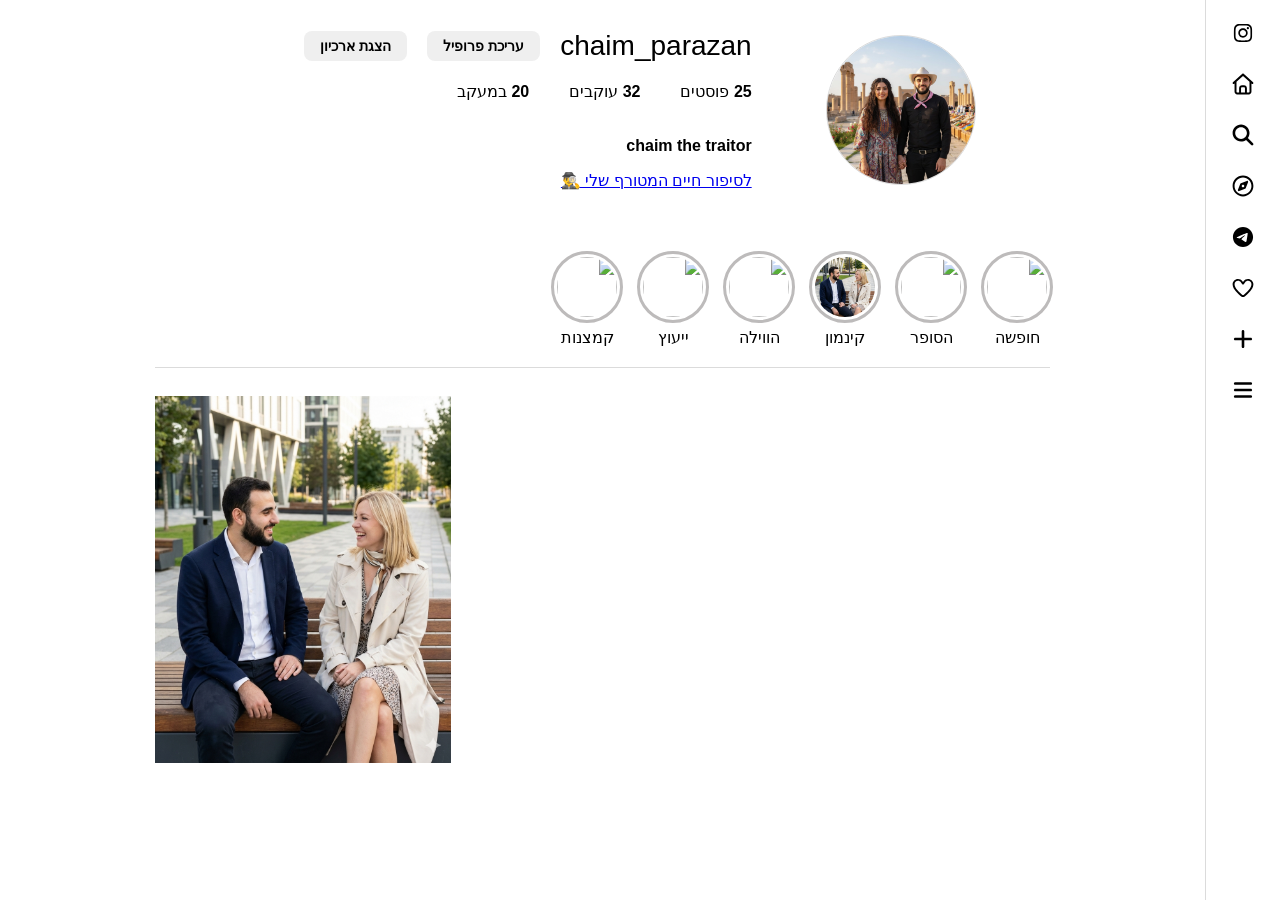
==== index.html @ c697deff "2" ====
<!DOCTYPE html>
<html lang="he" dir="rtl">
<head>
    <meta charset="UTF-8">
    <meta name="viewport" content="width=device-width, initial-scale=1.0">
    <title>Chaim Parazan | Instagram</title>
    <link rel="stylesheet" href="instegram.css">
</head>
<body>
    <div class="layout">
        <nav class="side-nav">
            <div class="nav-icons-wrapper">
                <img src="icons/instagram-brands-solid-full.svg" class="nav-icon insta-logo" alt="logo">
                <img src="icons/house-regular-full.svg" class="nav-icon" alt="home">
                <img src="icons/magnifying-glass-solid-full.svg" class="nav-icon" alt="search">
                <img src="icons/compass-regular-full.svg" class="nav-icon" alt="explore">
                <img src="icons/telegram-brands-solid-full.svg" class="nav-icon" alt="messages">
                <img src="icons/heart-regular-full.svg" class="nav-icon" alt="notifications">
                <img src="icons/plus-solid-full.svg" class="nav-icon" alt="create">
                <img src="icons/bars-solid-full.svg" class="nav-icon bars-bottom" alt="more">
            </div>
        </nav>

        <main class="main-content">
            <div class="container">
                <header class="profile-header">
                    <div class="profile-pic-section">
                        <img class="profile-main-img" src="./images/15.jpg" alt="חיים פראזן">
                    </div>
                    
                    <div class="profile-info-section">
                        <div class="user-actions">
                            <h2 class="username">chaim_parazan</h2>
                            <button class="btn-edit">עריכת פרופיל</button>
                            <button class="btn-edit">הצגת ארכיון</button>
                        </div>
                        
                        <div class="stats">
                            <span><strong>25</strong> פוסטים</span>
                            <span><strong>32</strong> עוקבים</span>
                            <span><strong>20</strong> במעקב</span>
                        </div>
                        
                        <div class="bio">
                            <p class="display-name">chaim the traitor</p>
                            <a href="https://h7.cl/1jubt" class="bio-link">לסיפור חיים המטורף שלי 🕵️‍♂️</a>
                        </div>
                    </div>
                </header>

                <div class="stories-container">
                    <div class="story-item">
                        <div class="original-story-ring"><img src="./images/9.png"></div>
                        <span>חופשה</span>
                    </div>
                    <div class="story-item">
                        <div class="original-story-ring"><img src="./images/12.png"></div>
                        <span>הסופר</span>
                    </div>
                    <div class="story-item">
                        <div class="original-story-ring"><img src="./images/11.png"></div>
                        <span>קינמון</span>
                    </div>
                    <div class="story-item">
                        <div class="original-story-ring"><img src="./images/13.png"></div>
                        <span>הווילה</span>
                    </div>
                    <div class="story-item">
                        <div class="original-story-ring"><img src="./images/10.png"></div>
                        <span>ייעוץ</span>
                    </div>
                    <div class="story-item">
                        <div class="original-story-ring"><img src="./images/16.png"></div>
                        <span>קמצנות</span>
                    </div>
                </div>

                <div class="posts-grid">
                    <img src="./images/3.png" alt="" />
                    <img src="./images/16.png" alt="" />
                    <img src="./images/5.png" alt="" />
                    <img src="./images/9.png" alt="" />
                    <img src="./images/6.png" alt="" />
                    <img src="./images/4.png" alt="" />
                    <img src="./images/10.png" alt="" />
                    <img src="./images/12.png" alt="" />
                    <img src="./images/11.png" alt="" />
                    <img src="./images/7.png" alt="" />
                    <img src="./images/13.png" alt="" />
                </div>
            </div>
        </main>
    </div>
</body>
</html>
---- instegram.css ----
* {
    box-sizing: border-box;
}

body {
    margin: 0;
    font-family: -apple-system, BlinkMacSystemFont, "Segoe UI", Roboto, Helvetica, Arial, sans-serif;
    background-color: #ffffff;
}

.layout {
    display: flex;
    flex-direction: row;
}

/* --- תפריט צדדי ואפקטים --- */
.side-nav {
    width: 75px;
    height: 100vh;
    border-left: 1px solid #dbdbdb;
    position: sticky;
    top: 0;
    padding: 20px 0;
    flex-shrink: 0;
}

.nav-icons-wrapper {
    display: flex;
    flex-direction: column;
    align-items: center;
    gap: 25px;
}

.nav-icon {
    width: 26px;
    cursor: pointer;
    transition: transform 0.2s ease-in-out; /* אפקט חמוד */
}

.nav-icon:hover {
    transform: scale(1.2); /* גדל כשעוברים עליו */
}

/* --- תוכן ראשי --- */
.main-content {
    flex-grow: 1;
    display: flex;
    justify-content: center;
}

.container {
    width: 100%;
    max-width: 935px;
    padding: 30px 20px;
}

/* --- Header פרופיל --- */
.profile-header {
    display: flex;
    margin-bottom: 44px;
    align-items: center;
}

.profile-pic-section {
    flex: 1;
    display: flex;
    justify-content: center;
}

.profile-main-img {
    width: 150px;
    height: 150px;
    border-radius: 50%;
    object-fit: cover;
    border: 1px solid #dbdbdb;
}

.profile-info-section {
    flex: 2;
    display: flex;
    flex-direction: column;
    gap: 20px;
}

.user-actions {
    display: flex;
    align-items: center;
    gap: 20px;
}

.username {
    font-size: 28px;
    font-weight: 300;
    margin: 0;
}

/* אפקט על הלחצנים המדומים */
.btn-edit {
    background: #efefef;
    border: none;
    padding: 7px 16px;
    border-radius: 8px;
    font-weight: 600;
    font-size: 14px;
    cursor: pointer;
    transition: all 0.2s ease; /* הכנה לאפקט */
}

.btn-edit:hover {
    background: #dbdbdb;
    transform: translateY(-2px); /* קופץ קצת למעלה */
    box-shadow: 0 2px 5px rgba(0,0,0,0.1); /* צל עדין */
}

.stats {
    display: flex;
    gap: 40px;
}

.display-name {
    font-weight: bold;
}

/* --- סטוריז עם הצבע המקורי ששלחת --- */
.stories-container {
    display: flex;
    gap: 20px;
    padding: 20px 0;
    border-bottom: 1px solid #dbdbdb;
    margin-bottom: 20px;
}

.story-item {
    display: flex;
    flex-direction: column;
    align-items: center;
    gap: 8px;
    transition: transform 0.2s;
}

.story-item:hover {
    transform: translateY(-3px); /* אפקט לכל הסטורי */
}

/* התיקון למסגרת ששלחת בצילום מסך */
.original-story-ring {
    width: 66px;
    height: 66px;
    border-radius: 50%;
    outline: rgb(189, 187, 187) solid 3px; /* האפור החיצוני */
    border: white solid 3px;               /* הלבן הפנימי */
    display: flex;
    align-items: center;
    justify-content: center;
    overflow: hidden;
    cursor: pointer;
}

.original-story-ring img {
    width: 100%;
    height: 100%;
    object-fit: cover;
}

/* --- גריד פוסטים (ללא פגיעה ברזולוציה) --- */
.posts-grid {
    display: grid;
    grid-template-columns: repeat(3, 1fr);
    gap: 4px;
}

.posts-grid img {
    width: 100%;
    display: block;
    cursor: pointer;
    transition: opacity 0.2s;
}

.posts-grid img:hover {
    opacity: 0.8; /* אפקט פשוט על התמונות */
}
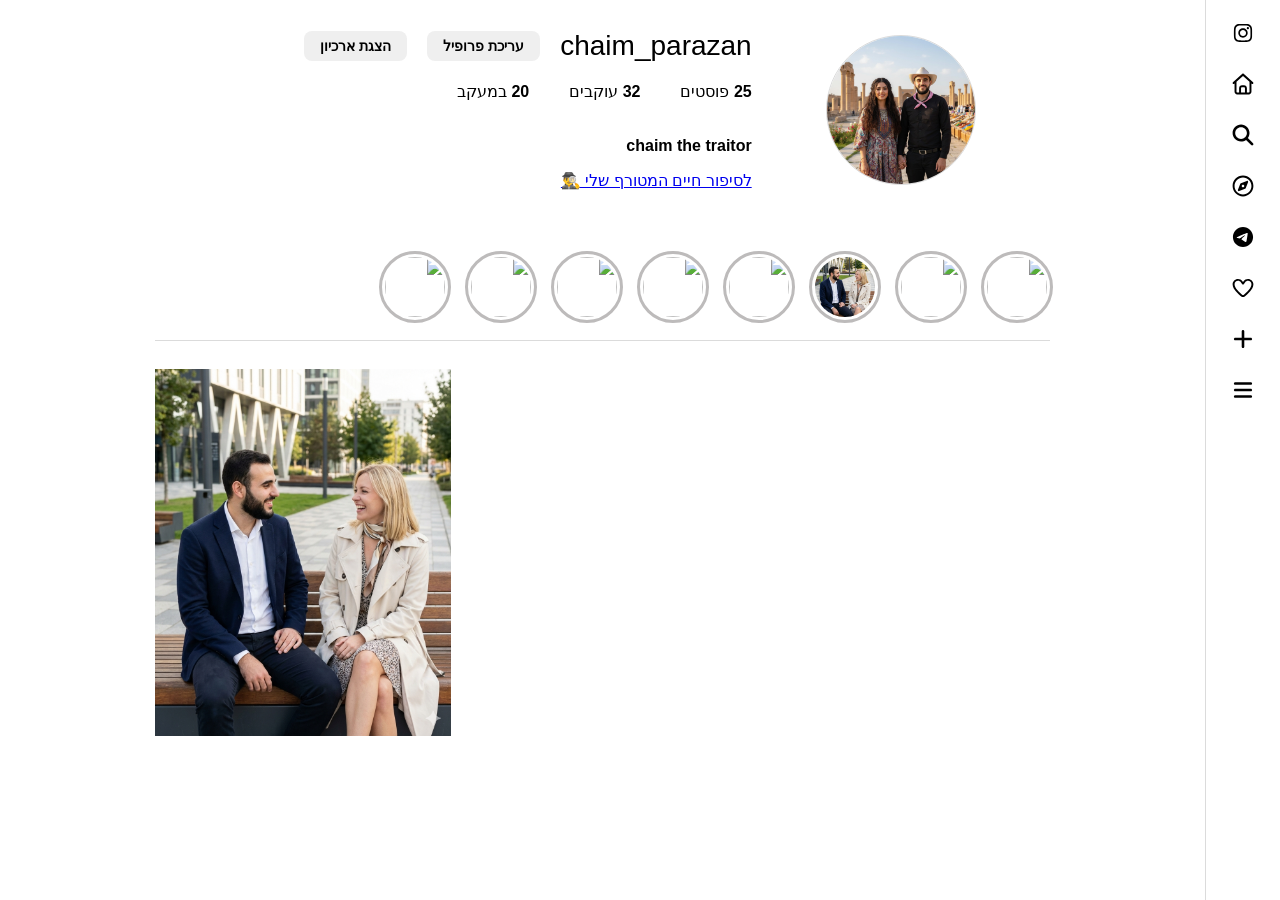
==== commit eebbd6cd: "4" ====
--- a/index.html
+++ b/index.html
@@ -4,7 +4,7 @@
     <meta charset="UTF-8">
     <meta name="viewport" content="width=device-width, initial-scale=1.0">
     <title>Chaim Parazan | Instagram</title>
-    <link rel="stylesheet" href="instegram.css">
+    <link rel="stylesheet" href="index.css">
 </head>
 <body>
     <div class="layout">
@@ -51,27 +51,35 @@
                 <div class="stories-container">
                     <div class="story-item">
                         <div class="original-story-ring"><img src="./images/9.png"></div>
-                        <span>חופשה</span>
+                        <!-- <span>חופשה</span> -->
                     </div>
                     <div class="story-item">
                         <div class="original-story-ring"><img src="./images/12.png"></div>
-                        <span>הסופר</span>
+                        <!-- <span>הסופר</span> -->
                     </div>
                     <div class="story-item">
                         <div class="original-story-ring"><img src="./images/11.png"></div>
-                        <span>קינמון</span>
+                        <!-- <span>קינמון</span> -->
                     </div>
                     <div class="story-item">
                         <div class="original-story-ring"><img src="./images/13.png"></div>
-                        <span>הווילה</span>
+                        <!-- <span>הווילה</span> -->
                     </div>
                     <div class="story-item">
                         <div class="original-story-ring"><img src="./images/10.png"></div>
-                        <span>ייעוץ</span>
+                        <!-- <span>ייעוץ</span> -->
                     </div>
                     <div class="story-item">
                         <div class="original-story-ring"><img src="./images/16.png"></div>
-                        <span>קמצנות</span>
+                        <!-- <span>קמצנות</span> -->
+                    </div>
+                    <div class="story-item">
+                        <div class="original-story-ring"><img src="./images/17.png"></div>
+                        <!-- <span>קמצנות</span> -->
+                    </div>
+                    <div class="story-item">
+                        <div class="original-story-ring"><img src="./images/21.png"></div>
+                        <!-- <span>קמצנות</span> -->
                     </div>
                 </div>
 
@@ -87,6 +95,11 @@
                     <img src="./images/11.png" alt="" />
                     <img src="./images/7.png" alt="" />
                     <img src="./images/13.png" alt="" />
+                    <img src="./images/20.png" alt="" />
+                    <img src="./images/17.png" alt="" />
+                    <img src="./images/21.png" alt="" />
+                    <img src="./images/18.png" alt="" />
+                    <img src="./images/19.png" alt="" />
                 </div>
             </div>
         </main>
--- a/index.css
+++ b/index.css
@@ -0,0 +1,181 @@
+* {
+    box-sizing: border-box;
+}
+
+body {
+    margin: 0;
+    font-family: -apple-system, BlinkMacSystemFont, "Segoe UI", Roboto, Helvetica, Arial, sans-serif;
+    background-color: #ffffff;
+}
+
+.layout {
+    display: flex;
+    flex-direction: row;
+}
+
+/* --- תפריט צדדי ואפקטים --- */
+.side-nav {
+    width: 75px;
+    height: 100vh;
+    border-left: 1px solid #dbdbdb;
+    position: sticky;
+    top: 0;
+    padding: 20px 0;
+    flex-shrink: 0;
+}
+
+.nav-icons-wrapper {
+    display: flex;
+    flex-direction: column;
+    align-items: center;
+    gap: 25px;
+}
+
+.nav-icon {
+    width: 26px;
+    cursor: pointer;
+    transition: transform 0.2s ease-in-out; /* אפקט חמוד */
+}
+
+.nav-icon:hover {
+    transform: scale(1.2); /* גדל כשעוברים עליו */
+}
+
+/* --- תוכן ראשי --- */
+.main-content {
+    flex-grow: 1;
+    display: flex;
+    justify-content: center;
+}
+
+.container {
+    width: 100%;
+    max-width: 935px;
+    padding: 30px 20px;
+}
+
+/* --- Header פרופיל --- */
+.profile-header {
+    display: flex;
+    margin-bottom: 44px;
+    align-items: center;
+}
+
+.profile-pic-section {
+    flex: 1;
+    display: flex;
+    justify-content: center;
+}
+
+.profile-main-img {
+    width: 150px;
+    height: 150px;
+    border-radius: 50%;
+    object-fit: cover;
+    border: 1px solid #dbdbdb;
+}
+
+.profile-info-section {
+    flex: 2;
+    display: flex;
+    flex-direction: column;
+    gap: 20px;
+}
+
+.user-actions {
+    display: flex;
+    align-items: center;
+    gap: 20px;
+}
+
+.username {
+    font-size: 28px;
+    font-weight: 300;
+    margin: 0;
+}
+
+/* אפקט על הלחצנים המדומים */
+.btn-edit {
+    background: #efefef;
+    border: none;
+    padding: 7px 16px;
+    border-radius: 8px;
+    font-weight: 600;
+    font-size: 14px;
+    cursor: pointer;
+    transition: all 0.2s ease; /* הכנה לאפקט */
+}
+
+.btn-edit:hover {
+    background: #dbdbdb;
+    transform: translateY(-2px); /* קופץ קצת למעלה */
+    box-shadow: 0 2px 5px rgba(0,0,0,0.1); /* צל עדין */
+}
+
+.stats {
+    display: flex;
+    gap: 40px;
+}
+
+.display-name {
+    font-weight: bold;
+}
+
+/* --- סטוריז עם הצבע המקורי ששלחת --- */
+.stories-container {
+    display: flex;
+    gap: 20px;
+    padding: 20px 0;
+    border-bottom: 1px solid #dbdbdb;
+    margin-bottom: 20px;
+}
+
+.story-item {
+    display: flex;
+    flex-direction: column;
+    align-items: center;
+    gap: 8px;
+    transition: transform 0.2s;
+}
+
+.story-item:hover {
+    transform: translateY(-3px); /* אפקט לכל הסטורי */
+}
+
+/* התיקון למסגרת ששלחת בצילום מסך */
+.original-story-ring {
+    width: 66px;
+    height: 66px;
+    border-radius: 50%;
+    outline: rgb(189, 187, 187) solid 3px; /* האפור החיצוני */
+    border: white solid 3px;               /* הלבן הפנימי */
+    display: flex;
+    align-items: center;
+    justify-content: center;
+    overflow: hidden;
+    cursor: pointer;
+}
+
+.original-story-ring img {
+    width: 100%;
+    height: 100%;
+    object-fit: cover;
+}
+
+/* --- גריד פוסטים (ללא פגיעה ברזולוציה) --- */
+.posts-grid {
+    display: grid;
+    grid-template-columns: repeat(3, 1fr);
+    gap: 4px;
+}
+
+.posts-grid img {
+    width: 100%;
+    display: block;
+    cursor: pointer;
+    transition: opacity 0.2s;
+}
+
+.posts-grid img:hover {
+    opacity: 0.8; /* אפקט פשוט על התמונות */
+}
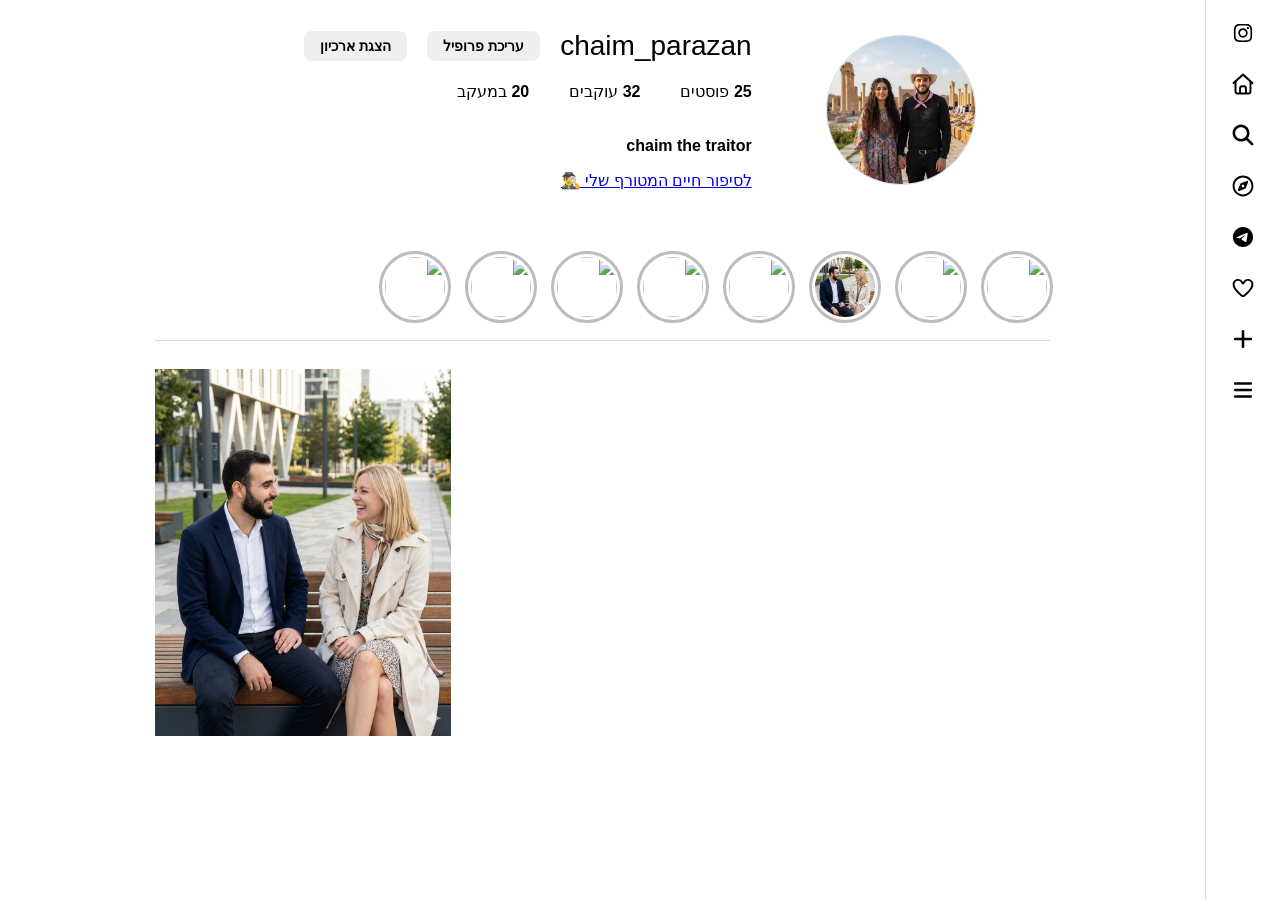
==== commit eeaff5bc: "6" ====
--- a/index.html
+++ b/index.html
@@ -43,7 +43,7 @@
                         
                         <div class="bio">
                             <p class="display-name">chaim the traitor</p>
-                            <a href="https://h7.cl/1jubt" class="bio-link">לסיפור חיים המטורף שלי 🕵️‍♂️</a>
+                            <a href="https://yishayossi.github.io/Chaim-Parazan/" class="bio-link">לסיפור חיים המטורף שלי 🕵️‍♂️</a>
                         </div>
                     </div>
                 </header>
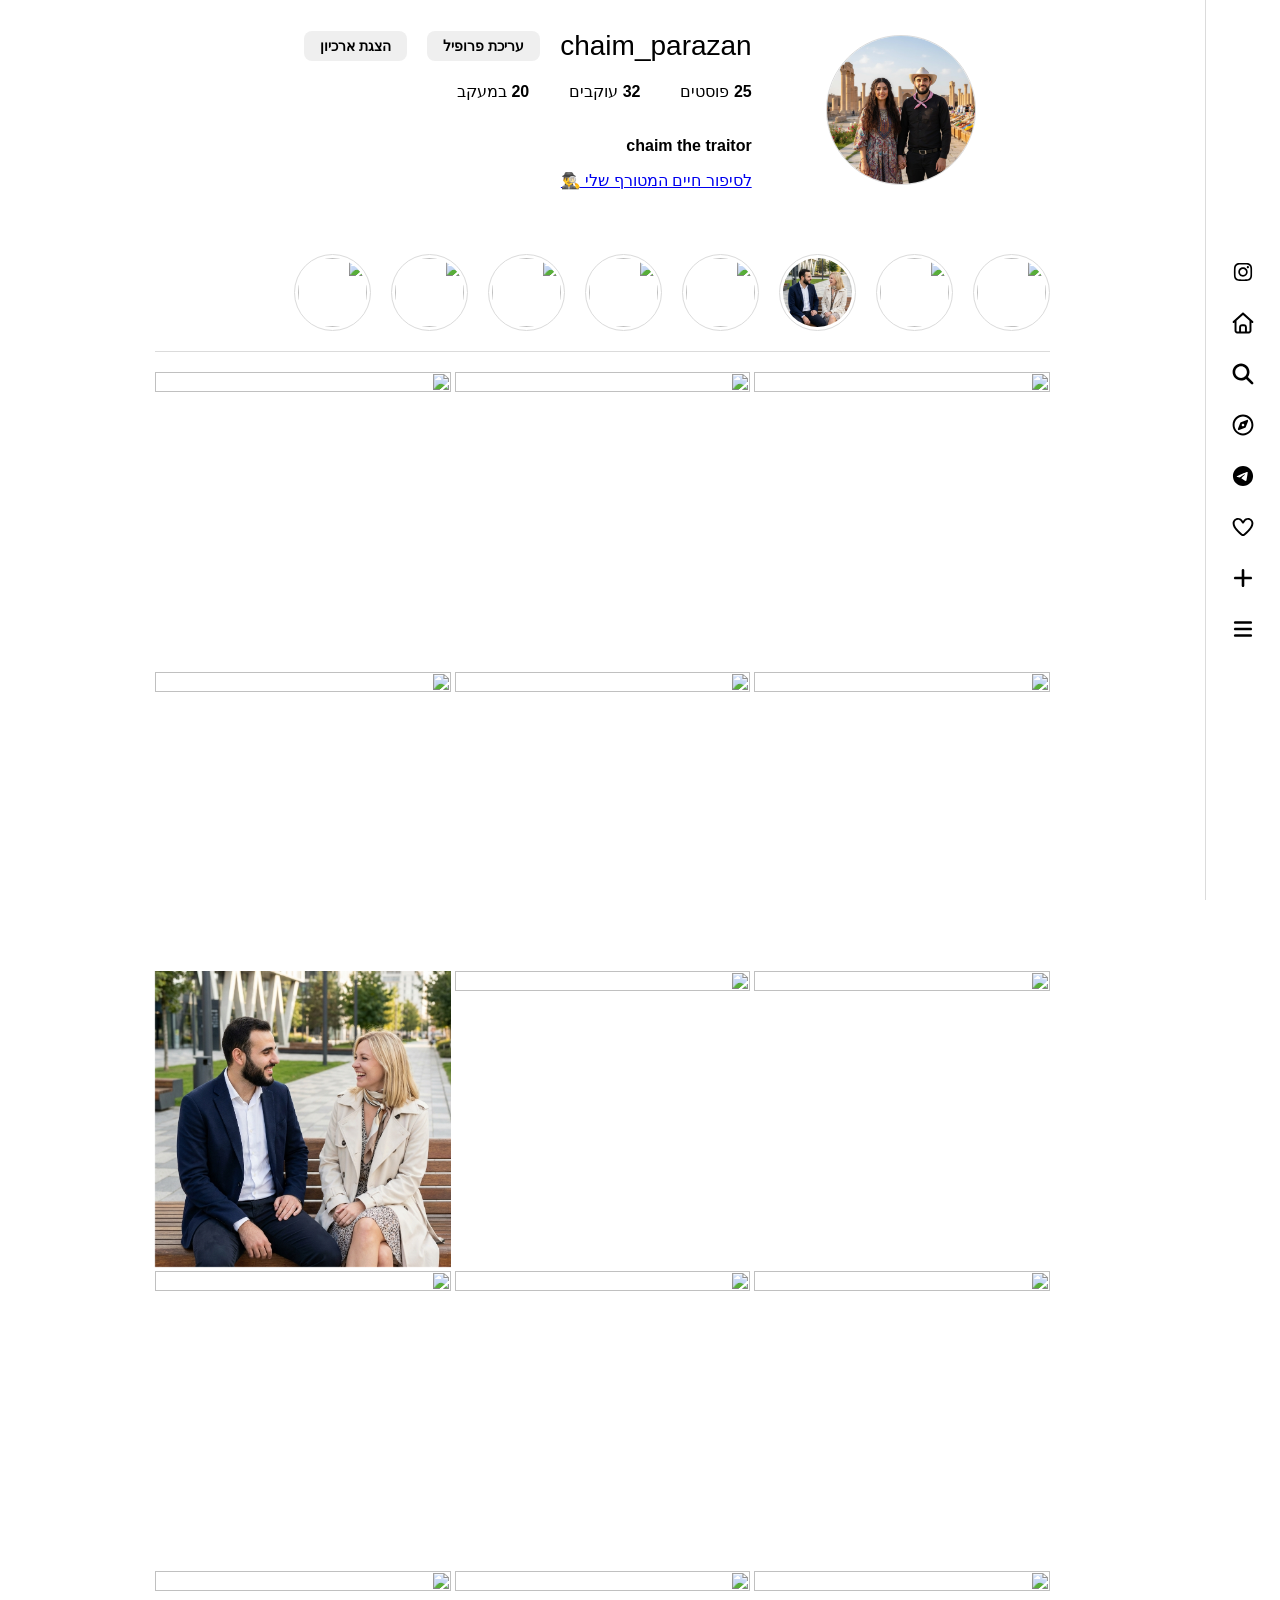
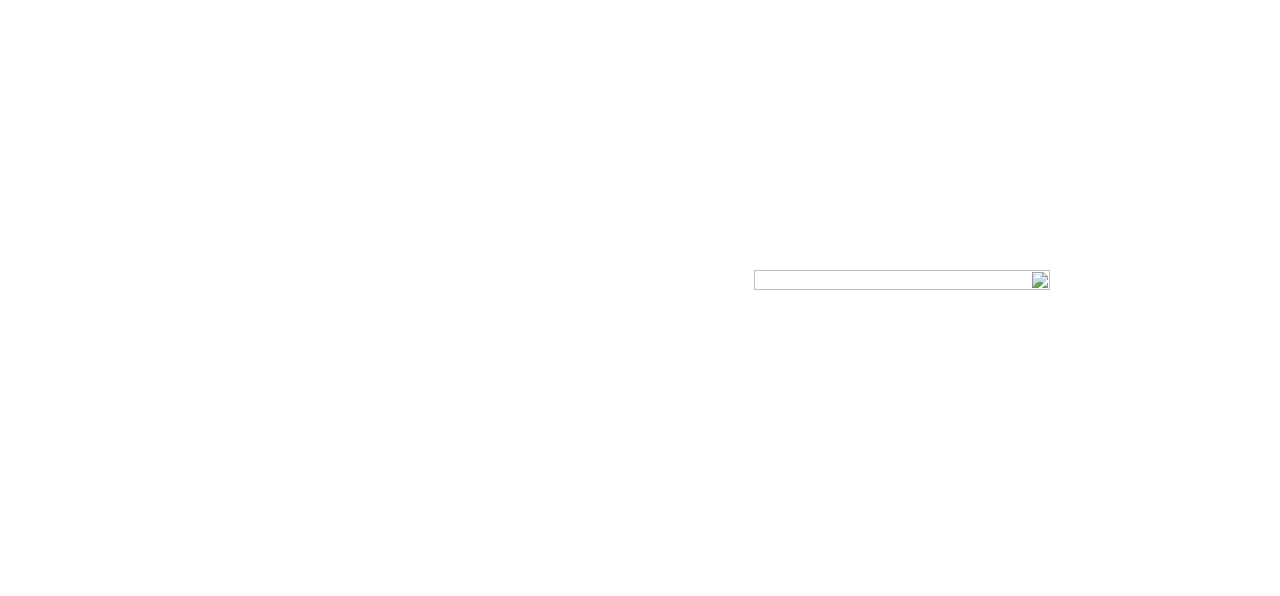
==== commit e75cb526: "7" ====
--- a/index.html
+++ b/index.html
@@ -104,5 +104,46 @@
             </div>
         </main>
     </div>
+
+<div id="image-modal" class="modal">
+    <span class="close-modal">&times;</span>
+    <img class="modal-content" id="full-image">
+</div>
+
+
+
+
+
+<script>
+    // מחכים שהדף יטען
+document.addEventListener('DOMContentLoaded', () => {
+    const modal = document.getElementById('image-modal');
+    const modalImg = document.getElementById('full-image');
+    const closeBtn = document.querySelector('.close-modal');
+    const galleryImages = document.querySelectorAll('.posts-grid img');
+
+    // לכל תמונה בגלריה, מוסיפים אירוע לחיצה
+    galleryImages.forEach(img => {
+        img.onclick = function() {
+            modal.style.display = "flex"; // מציג את החלון
+            modalImg.src = this.src;     // מעתיק את כתובת התמונה שנלחצה
+        }
+    });
+
+    // סגירת החלון בלחיצה על ה-X
+    closeBtn.onclick = function() {
+        modal.style.display = "none";
+    }
+
+    // סגירת החלון בלחיצה בכל מקום מחוץ לתמונה
+    modal.onclick = function(event) {
+        if (event.target === modal) {
+            modal.style.display = "none";
+        }
+    }
+});
+</script>
+
 </body>
+
 </html>
--- a/index.css
+++ b/index.css
@@ -1,3 +1,4 @@
+/* --- הגדרות כלליות ואיפוס --- */
 * {
     box-sizing: border-box;
 }
@@ -8,12 +9,13 @@
     background-color: #ffffff;
 }
 
+/* --- מבנה האתר (Layout) --- */
 .layout {
     display: flex;
     flex-direction: row;
 }
 
-/* --- תפריט צדדי ואפקטים --- */
+/* סרגל צד - מרכוז אייקונים */
 .side-nav {
     width: 75px;
     height: 100vh;
@@ -22,6 +24,10 @@
     top: 0;
     padding: 20px 0;
     flex-shrink: 0;
+    display: flex;
+    flex-direction: column;
+    justify-content: center; 
+    align-items: center;
 }
 
 .nav-icons-wrapper {
@@ -34,11 +40,11 @@
 .nav-icon {
     width: 26px;
     cursor: pointer;
-    transition: transform 0.2s ease-in-out; /* אפקט חמוד */
+    transition: transform 0.2s ease-in-out;
 }
 
 .nav-icon:hover {
-    transform: scale(1.2); /* גדל כשעוברים עליו */
+    transform: scale(1.2);
 }
 
 /* --- תוכן ראשי --- */
@@ -94,7 +100,6 @@
     margin: 0;
 }
 
-/* אפקט על הלחצנים המדומים */
 .btn-edit {
     background: #efefef;
     border: none;
@@ -103,13 +108,13 @@
     font-weight: 600;
     font-size: 14px;
     cursor: pointer;
-    transition: all 0.2s ease; /* הכנה לאפקט */
+    transition: all 0.2s ease;
 }
 
 .btn-edit:hover {
     background: #dbdbdb;
-    transform: translateY(-2px); /* קופץ קצת למעלה */
-    box-shadow: 0 2px 5px rgba(0,0,0,0.1); /* צל עדין */
+    transform: translateY(-2px);
+    box-shadow: 0 2px 5px rgba(0,0,0,0.1);
 }
 
 .stats {
@@ -121,9 +126,10 @@
     font-weight: bold;
 }
 
-/* --- סטוריז עם הצבע המקורי ששלחת --- */
+/* --- סטוריז --- */
 .stories-container {
     display: flex;
+    justify-content: flex-start;
     gap: 20px;
     padding: 20px 0;
     border-bottom: 1px solid #dbdbdb;
@@ -134,35 +140,35 @@
     display: flex;
     flex-direction: column;
     align-items: center;
-    gap: 8px;
-    transition: transform 0.2s;
+    cursor: pointer;
+    transition: transform 0.2s ease;
 }
 
 .story-item:hover {
-    transform: translateY(-3px); /* אפקט לכל הסטורי */
-}
-
-/* התיקון למסגרת ששלחת בצילום מסך */
+    transform: translateY(-5px);
+}
+
 .original-story-ring {
-    width: 66px;
-    height: 66px;
+    width: 77px;
+    height: 77px;
     border-radius: 50%;
-    outline: rgb(189, 187, 187) solid 3px; /* האפור החיצוני */
-    border: white solid 3px;               /* הלבן הפנימי */
-    display: flex;
-    align-items: center;
-    justify-content: center;
-    overflow: hidden;
-    cursor: pointer;
+    border: 1px solid #dbdbdb;
+    padding: 3px;
+    display: flex;
+    align-items: center;
+    justify-content: center;
+    background-color: #fff;
 }
 
 .original-story-ring img {
     width: 100%;
     height: 100%;
+    border-radius: 50%;
     object-fit: cover;
-}
-
-/* --- גריד פוסטים (ללא פגיעה ברזולוציה) --- */
+    image-rendering: -webkit-optimize-contrast;
+}
+
+/* --- גריד פוסטים - עם תיקון חדות משופר --- */
 .posts-grid {
     display: grid;
     grid-template-columns: repeat(3, 1fr);
@@ -171,11 +177,115 @@
 
 .posts-grid img {
     width: 100%;
+    aspect-ratio: 1 / 1; 
+    object-fit: cover;
     display: block;
     cursor: pointer;
     transition: opacity 0.2s;
+    
+    /* פקודות לשמירה על חדות מקסימלית בכיווץ */
+    image-rendering: -webkit-optimize-contrast;
+    image-rendering: crisp-edges;
+    
+    /* מונע טשטוש בזמן רינדור מחדש של הדפדפן */
+    transform: translateZ(0); 
+    backface-visibility: hidden;
 }
 
 .posts-grid img:hover {
-    opacity: 0.8; /* אפקט פשוט על התמונות */
+    opacity: 0.8;
+}
+
+/* --- מודאל (הגדלת תמונה) --- */
+.modal {
+    display: none;
+    position: fixed;
+    z-index: 2000;
+    left: 0;
+    top: 0;
+    width: 100%;
+    height: 100%;
+    background-color: rgba(0, 0, 0, 0.6);
+    backdrop-filter: blur(10px);
+    -webkit-backdrop-filter: blur(10px);
+    justify-content: center;
+    align-items: center;
+    animation: fadeIn 0.3s ease-out;
+}
+
+.modal-content {
+    max-width: 90%;
+    max-height: 80%;
+    border-radius: 8px;
+    box-shadow: 0 5px 30px rgba(0,0,0,0.5);
+    /* התמונה הגדולה צריכה להיות חדה אבל לא "מגורענת" */
+    image-rendering: auto; 
+}
+
+.close-modal {
+    position: absolute;
+    top: 20px;
+    right: 35px;
+    color: white;
+    font-size: 50px;
+    font-weight: bold;
+    cursor: pointer;
+}
+
+@keyframes fadeIn {
+    from { opacity: 0; }
+    to { opacity: 1; }
+}
+
+/* --- התאמה לניידים --- */
+@media (max-width: 768px) {
+    .layout {
+        flex-direction: column;
+    }
+
+    .side-nav {
+        width: 100%;
+        height: 50px;
+        position: fixed;
+        bottom: 0;
+        top: auto;
+        border-left: none;
+        border-top: 1px solid #dbdbdb;
+        background-color: white;
+        z-index: 1000;
+        padding: 0;
+    }
+
+    .nav-icons-wrapper {
+        flex-direction: row;
+        justify-content: space-around;
+        width: 100%;
+        height: 100%;
+    }
+
+    .container {
+        padding: 40px 15px;
+    }
+
+    .profile-header {
+        flex-direction: column;
+        text-align: center;
+        gap: 25px;
+    }
+
+    .user-actions {
+        flex-direction: row;
+        justify-content: center;
+        flex-wrap: wrap;
+    }
+
+    .stories-container {
+        overflow-x: auto;
+        padding: 15px 5px;
+        scrollbar-width: none;
+    }
+    
+    .stories-container::-webkit-scrollbar {
+        display: none;
+    }
 }
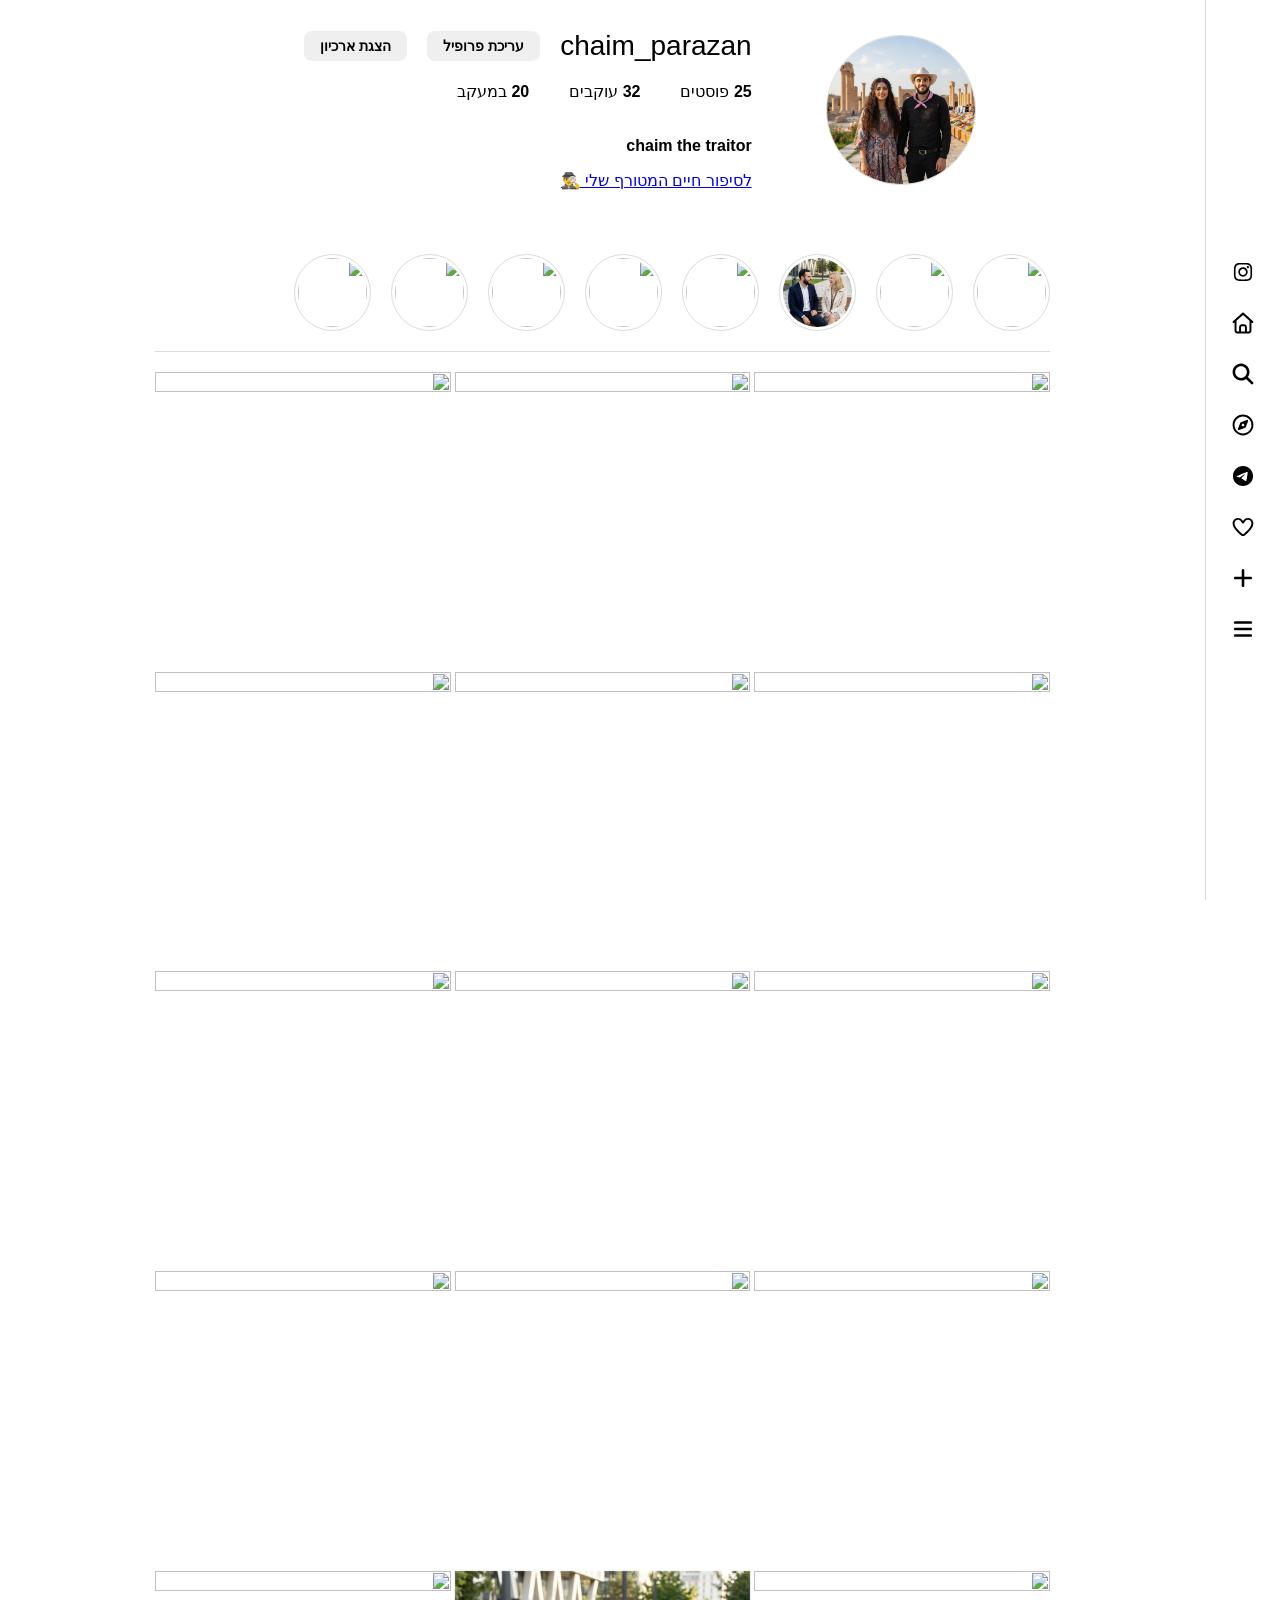
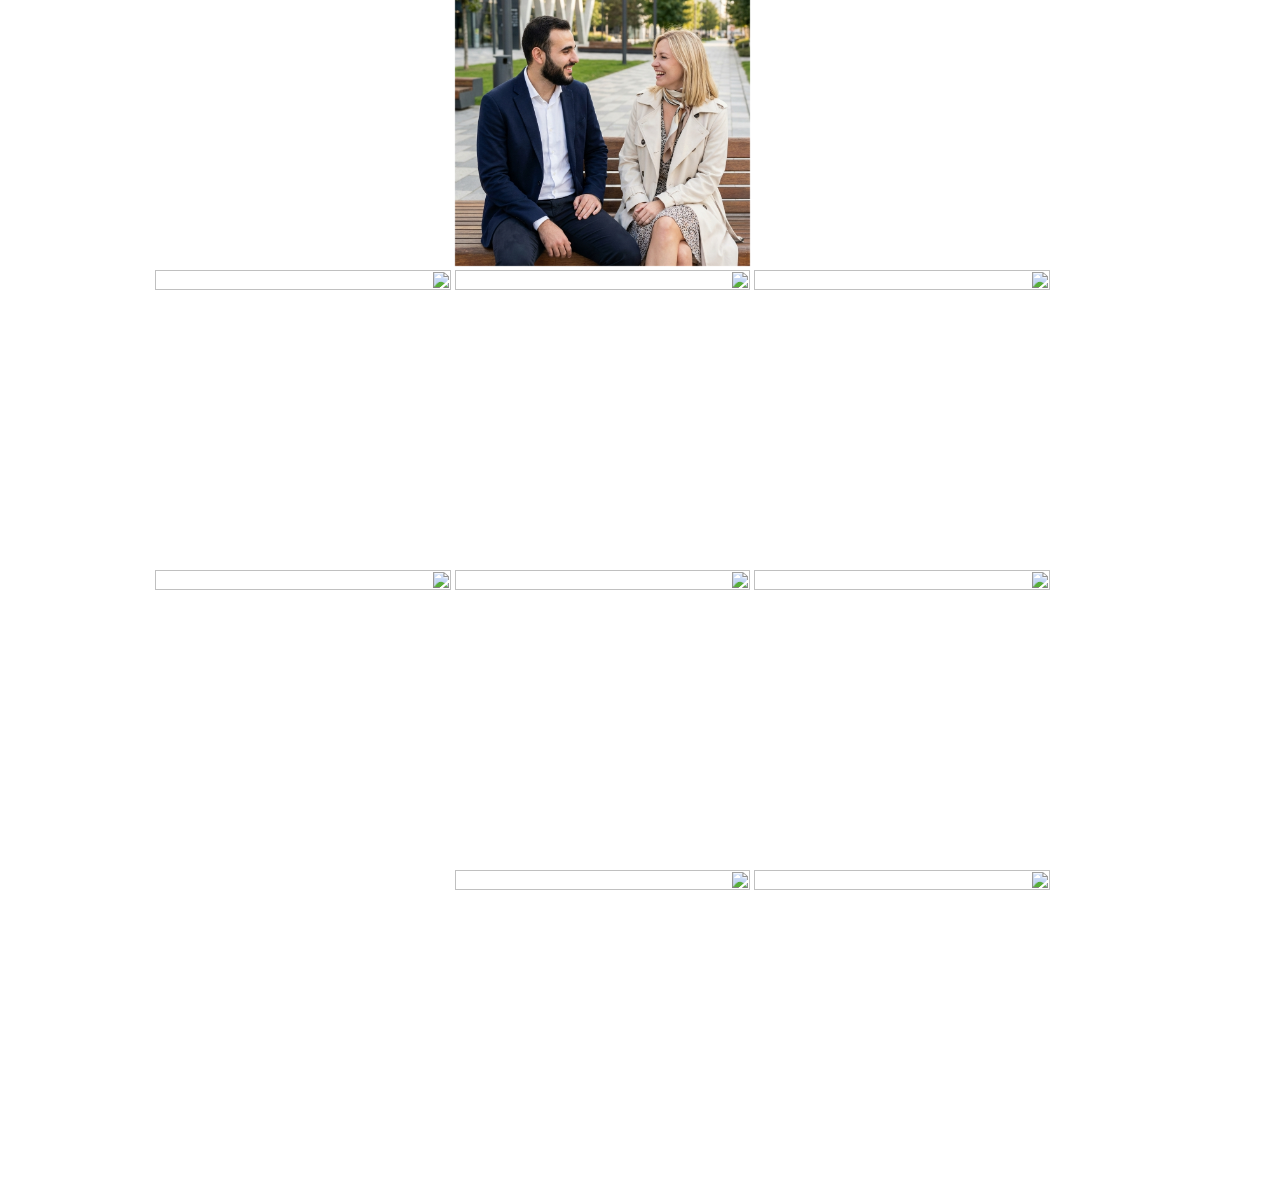
==== commit a5746776: "7" ====
--- a/index.html
+++ b/index.html
@@ -84,66 +84,32 @@
                 </div>
 
                 <div class="posts-grid">
+                    <img src="./images/27.png" alt="" />
                     <img src="./images/3.png" alt="" />
                     <img src="./images/16.png" alt="" />
                     <img src="./images/5.png" alt="" />
+                    <img src="./images/34.png" alt="" />
                     <img src="./images/9.png" alt="" />
                     <img src="./images/6.png" alt="" />
                     <img src="./images/4.png" alt="" />
+                    <img src="./images/29.png" alt="" />
                     <img src="./images/10.png" alt="" />
+                    <img src="./images/33.png" alt="" />
                     <img src="./images/12.png" alt="" />
+                    <img src="./images/35.png" alt="" />
                     <img src="./images/11.png" alt="" />
                     <img src="./images/7.png" alt="" />
                     <img src="./images/13.png" alt="" />
+                    <img src="./images/40.png" alt="" />
                     <img src="./images/20.png" alt="" />
                     <img src="./images/17.png" alt="" />
                     <img src="./images/21.png" alt="" />
+                    <img src="./images/41.png" alt="" />
                     <img src="./images/18.png" alt="" />
                     <img src="./images/19.png" alt="" />
                 </div>
             </div>
         </main>
     </div>
-
-<div id="image-modal" class="modal">
-    <span class="close-modal">&times;</span>
-    <img class="modal-content" id="full-image">
-</div>
-
-
-
-
-
-<script>
-    // מחכים שהדף יטען
-document.addEventListener('DOMContentLoaded', () => {
-    const modal = document.getElementById('image-modal');
-    const modalImg = document.getElementById('full-image');
-    const closeBtn = document.querySelector('.close-modal');
-    const galleryImages = document.querySelectorAll('.posts-grid img');
-
-    // לכל תמונה בגלריה, מוסיפים אירוע לחיצה
-    galleryImages.forEach(img => {
-        img.onclick = function() {
-            modal.style.display = "flex"; // מציג את החלון
-            modalImg.src = this.src;     // מעתיק את כתובת התמונה שנלחצה
-        }
-    });
-
-    // סגירת החלון בלחיצה על ה-X
-    closeBtn.onclick = function() {
-        modal.style.display = "none";
-    }
-
-    // סגירת החלון בלחיצה בכל מקום מחוץ לתמונה
-    modal.onclick = function(event) {
-        if (event.target === modal) {
-            modal.style.display = "none";
-        }
-    }
-});
-</script>
-
 </body>
-
 </html>
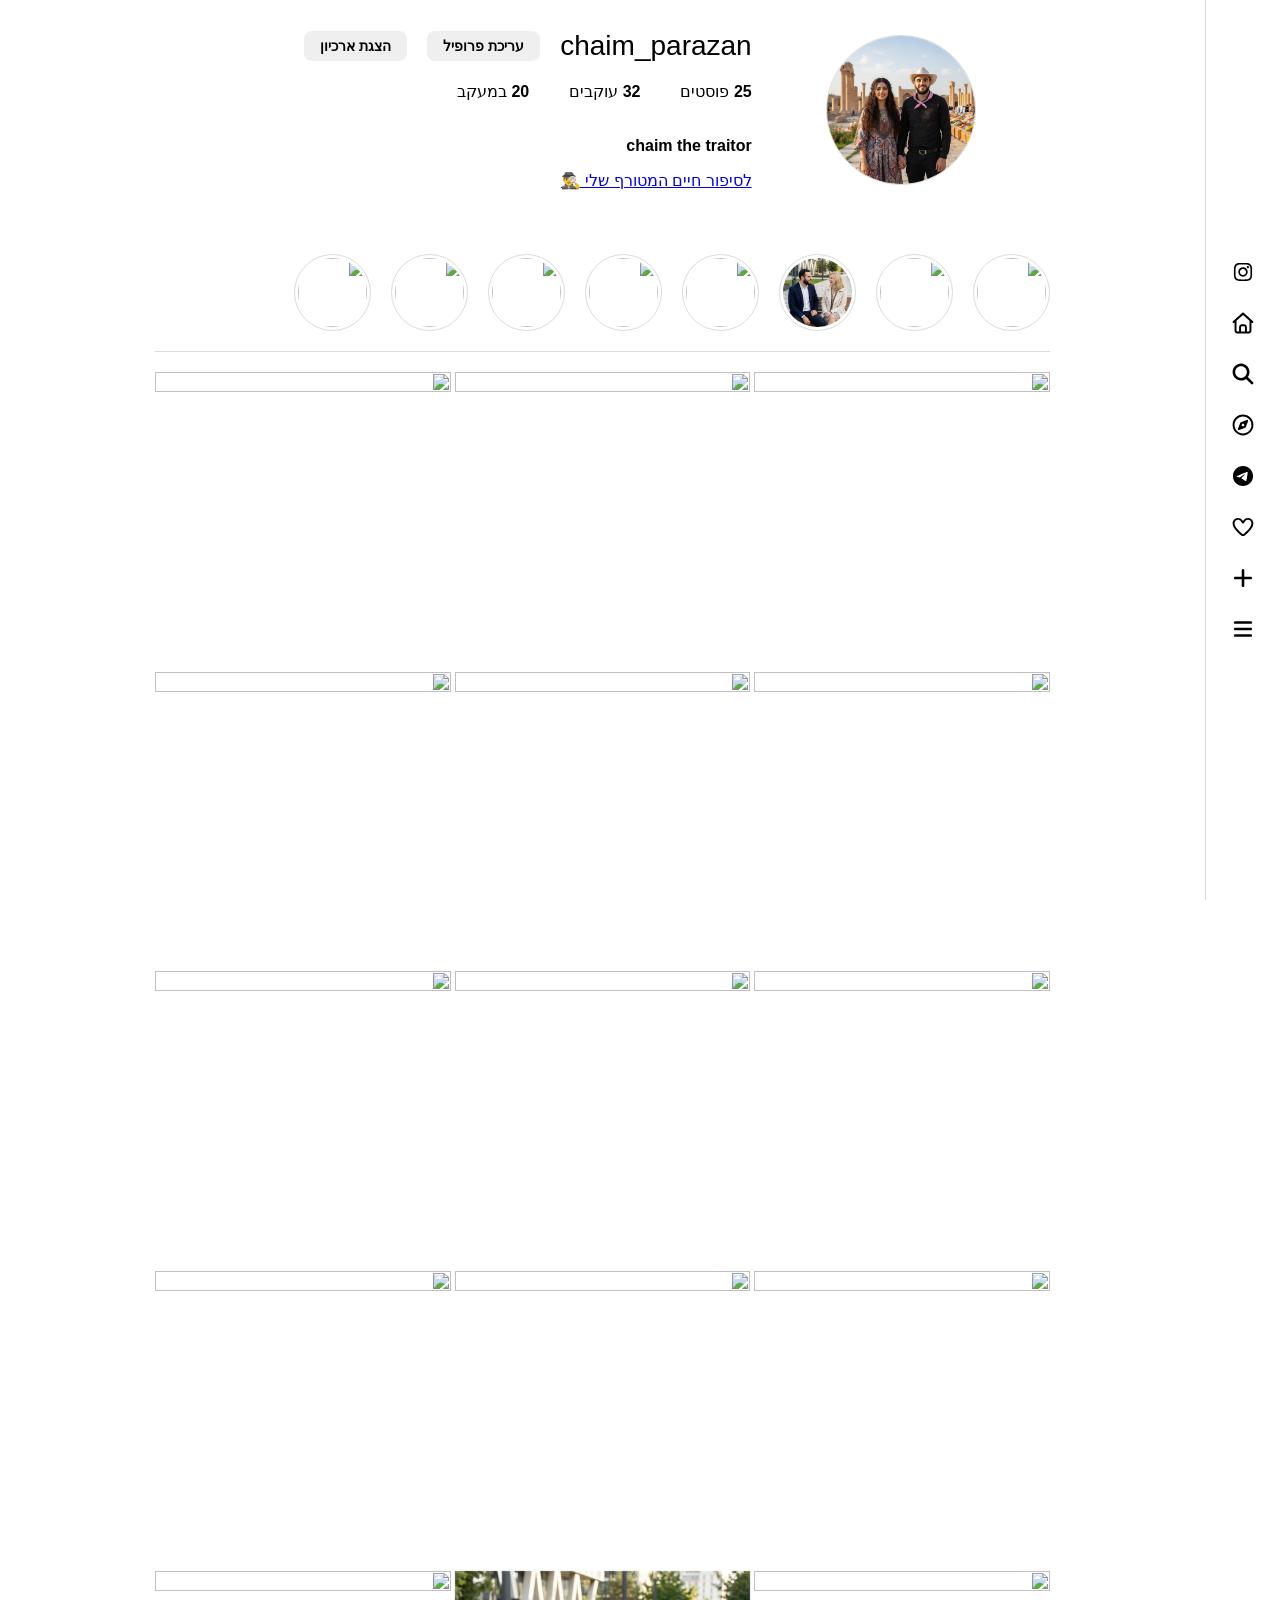
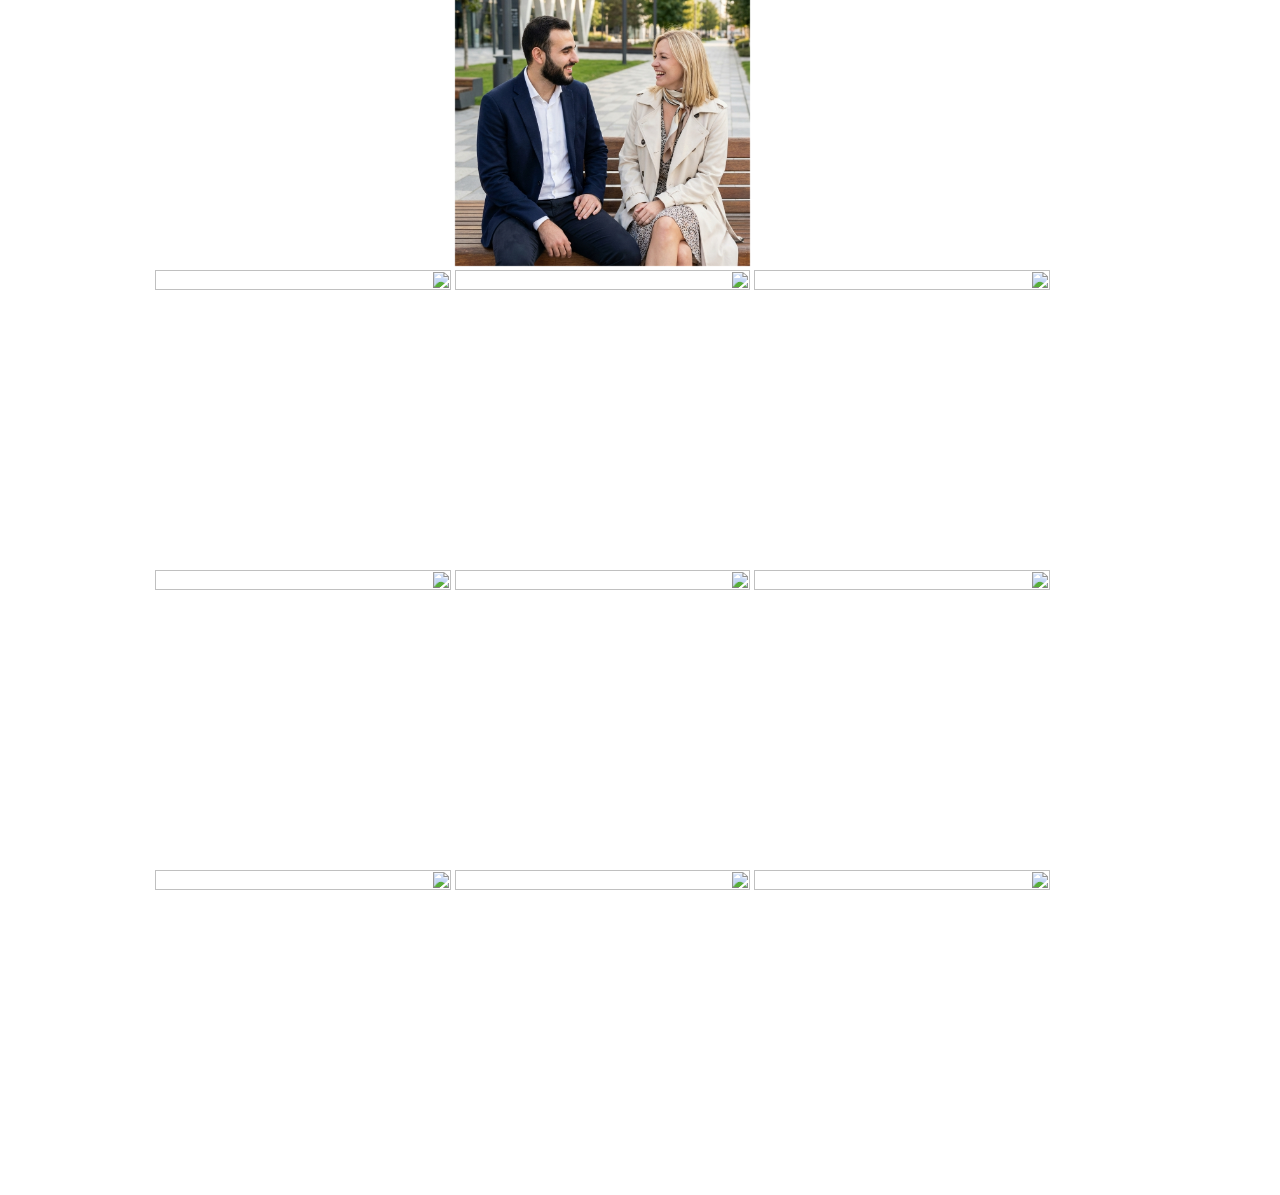
==== commit c2a97a7f: "11" ====
--- a/index.html
+++ b/index.html
@@ -87,10 +87,10 @@
                     <img src="./images/27.png" alt="" />
                     <img src="./images/3.png" alt="" />
                     <img src="./images/16.png" alt="" />
-                    <img src="./images/5.png" alt="" />
+                    <img src="./images/42.png" alt="" />
                     <img src="./images/34.png" alt="" />
                     <img src="./images/9.png" alt="" />
-                    <img src="./images/6.png" alt="" />
+                    <img src="./images/44.png" alt="" />
                     <img src="./images/4.png" alt="" />
                     <img src="./images/29.png" alt="" />
                     <img src="./images/10.png" alt="" />
@@ -98,7 +98,7 @@
                     <img src="./images/12.png" alt="" />
                     <img src="./images/35.png" alt="" />
                     <img src="./images/11.png" alt="" />
-                    <img src="./images/7.png" alt="" />
+                    <img src="./images/43.png" alt="" />
                     <img src="./images/13.png" alt="" />
                     <img src="./images/40.png" alt="" />
                     <img src="./images/20.png" alt="" />
@@ -106,10 +106,52 @@
                     <img src="./images/21.png" alt="" />
                     <img src="./images/41.png" alt="" />
                     <img src="./images/18.png" alt="" />
-                    <img src="./images/19.png" alt="" />
+                    <img src="./images/7.png" alt="" />
+                    <img src="./images/5.png" alt="" />
                 </div>
             </div>
         </main>
     </div>
+
+<div id="image-modal" class="modal">
+    <span class="close-modal">&times;</span>
+    <img class="modal-content" id="full-image">
+</div>
+
+
+
+
+
+<script>
+    // מחכים שהדף יטען
+document.addEventListener('DOMContentLoaded', () => {
+    const modal = document.getElementById('image-modal');
+    const modalImg = document.getElementById('full-image');
+    const closeBtn = document.querySelector('.close-modal');
+    const galleryImages = document.querySelectorAll('.posts-grid img');
+
+    // לכל תמונה בגלריה, מוסיפים אירוע לחיצה
+    galleryImages.forEach(img => {
+        img.onclick = function() {
+            modal.style.display = "flex"; // מציג את החלון
+            modalImg.src = this.src;     // מעתיק את כתובת התמונה שנלחצה
+        }
+    });
+
+    // סגירת החלון בלחיצה על ה-X
+    closeBtn.onclick = function() {
+        modal.style.display = "none";
+    }
+
+    // סגירת החלון בלחיצה בכל מקום מחוץ לתמונה
+    modal.onclick = function(event) {
+        if (event.target === modal) {
+            modal.style.display = "none";
+        }
+    }
+});
+</script>
+
 </body>
+
 </html>
